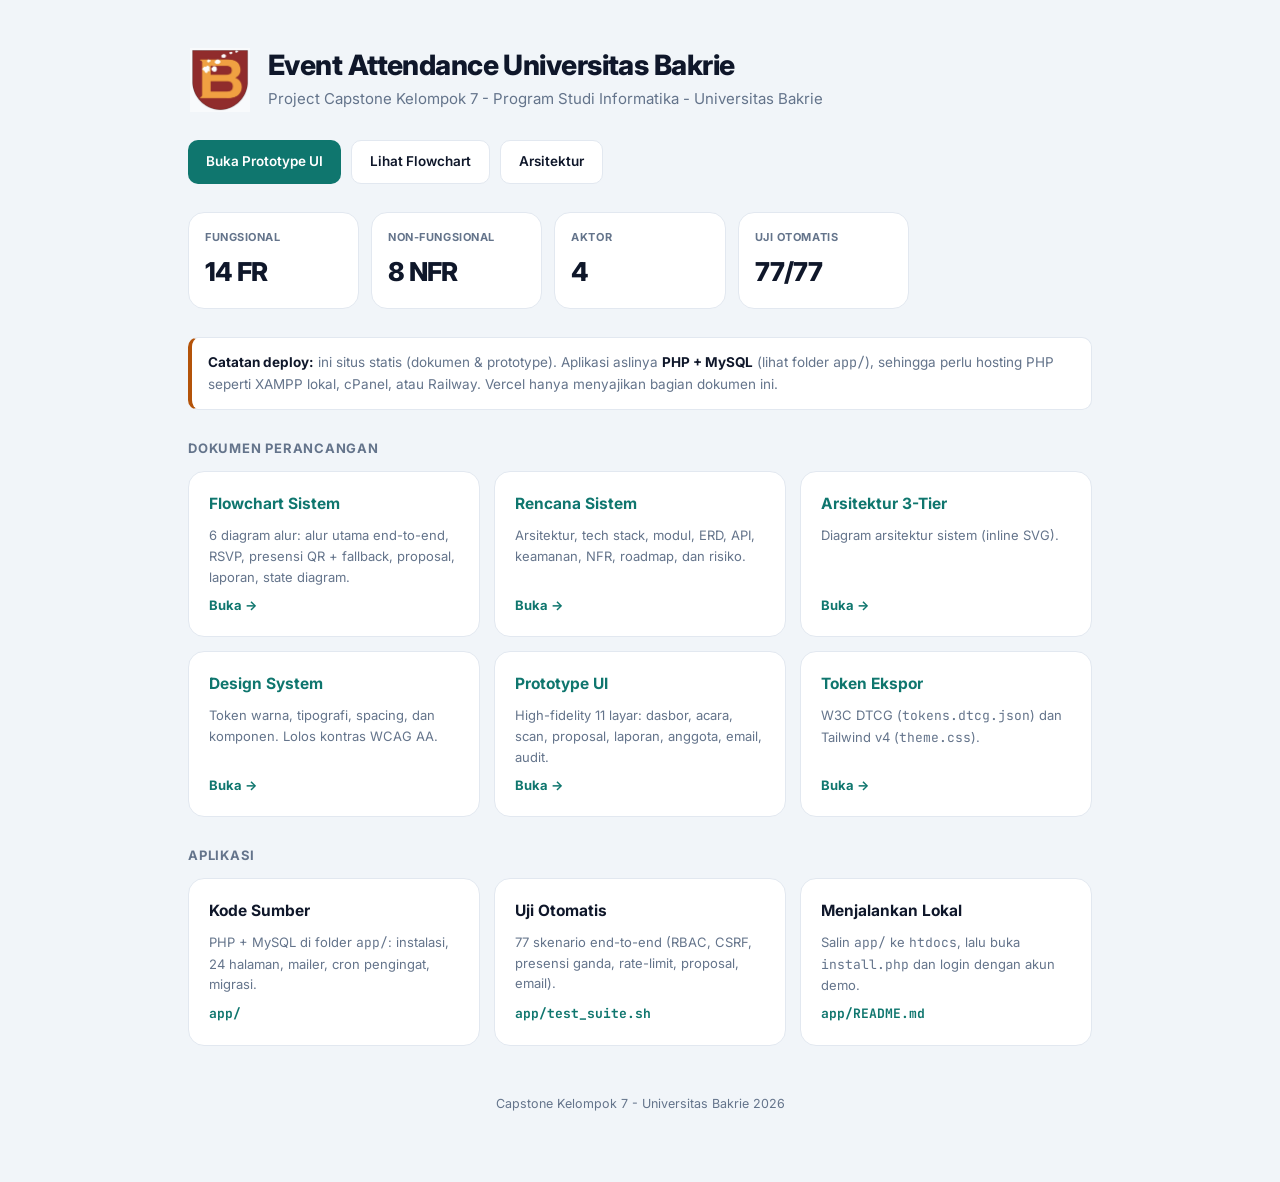
==== index.html @ dbfbf381 "Capstone Kelompok 7: dokumen perancangan + prototype UI + sumber aplikasi" ====
<!DOCTYPE html>
<html lang="id">
<head>
<meta charset="UTF-8">
<meta name="viewport" content="width=device-width, initial-scale=1, viewport-fit=cover">
<meta name="theme-color" content="#0F766E">
<title>Capstone Kelompok 7 - Event Attendance Universitas Bakrie</title>
<link rel="preconnect" href="https://fonts.googleapis.com">
<link href="https://fonts.googleapis.com/css2?family=Inter:wght@400;500;600;700;800&family=JetBrains+Mono:wght@500;600&display=swap" rel="stylesheet">
<style>
:root{
  --primary:#0F172A;--secondary:#64748B;--tertiary:#0F766E;
  --surface:#FFFFFF;--border:#E2E8F0;--tint:#F1F5F9;
  --success:#047857;--warning:#B45309;--info:#0369A1;
  --r-md:10px;--r-lg:16px;--r-pill:999px;
}
*{margin:0;padding:0;box-sizing:border-box}
body{font-family:Inter,system-ui,sans-serif;background:var(--tint);color:var(--primary);font-size:15px;line-height:1.6;-webkit-font-smoothing:antialiased}
.mono{font-family:'JetBrains Mono',monospace}
a{color:var(--tertiary);text-decoration:none}
img{max-width:100%;height:auto}
.wrap{max-width:1000px;margin:0 auto;padding:clamp(20px,4vw,48px)}

header{display:flex;align-items:center;gap:16px;margin-bottom:28px;flex-wrap:wrap}
.logo{width:64px;height:64px;object-fit:contain;flex:0 0 auto}
header h1{font-size:clamp(20px,3.2vw,28px);font-weight:800;letter-spacing:-.02em;line-height:1.2}
header p{color:var(--secondary);font-size:clamp(13px,1.6vw,15px);margin-top:4px}

.grid{display:grid;grid-template-columns:repeat(auto-fill,minmax(260px,1fr));gap:14px;margin-bottom:28px}
.card{background:var(--surface);border:1px solid var(--border);border-radius:var(--r-lg);padding:20px;display:flex;flex-direction:column;gap:8px;transition:.15s}
.card:hover{border-color:var(--tertiary);transform:translateY(-2px)}
.card h3{font-size:15.5px;font-weight:700}
.card p{color:var(--secondary);font-size:13px;flex:1}
.card .go{font-size:13px;font-weight:700;color:var(--tertiary)}

.section-title{font-size:13px;font-weight:700;letter-spacing:.06em;text-transform:uppercase;color:var(--secondary);margin:28px 0 12px}
.facts{display:grid;grid-template-columns:repeat(auto-fill,minmax(160px,1fr));gap:12px;margin-bottom:28px}
.fact{background:var(--surface);border:1px solid var(--border);border-radius:var(--r-lg);padding:16px}
.fact .lab{font-size:11px;font-weight:700;letter-spacing:.05em;text-transform:uppercase;color:var(--secondary)}
.fact .val{font-size:clamp(20px,2.6vw,26px);font-weight:800;letter-spacing:-.03em;margin-top:4px}

.note{background:var(--surface);border:1px solid var(--border);border-left:4px solid var(--warning);border-radius:var(--r-md);padding:14px 16px;font-size:13.5px;color:var(--secondary);margin-bottom:28px}
.note b{color:var(--primary)}
.btn{display:inline-flex;align-items:center;justify-content:center;gap:8px;font-size:13.5px;font-weight:600;padding:0 18px;min-height:44px;border-radius:var(--r-md);background:var(--tertiary);color:#fff}
.btn:hover{background:var(--primary)}
.btn-ghost{background:var(--surface);color:var(--primary);border:1px solid var(--border)}
.btn-ghost:hover{background:var(--tint)}
.actions{display:flex;gap:10px;flex-wrap:wrap;margin-bottom:28px}
footer{text-align:center;color:var(--secondary);font-size:12.5px;padding:20px 0}
</style>
</head>
<body>
<div class="wrap">

  <header>
    <img class="logo" src="LOGO_UB.png" alt="Logo Universitas Bakrie">
    <div>
      <h1>Event Attendance Universitas Bakrie</h1>
      <p>Project Capstone Kelompok 7 - Program Studi Informatika - Universitas Bakrie</p>
    </div>
  </header>

  <div class="actions">
    <a class="btn" href="docs/04_prototype_ui.html">Buka Prototype UI</a>
    <a class="btn btn-ghost" href="docs/01_flowchart.html">Lihat Flowchart</a>
    <a class="btn btn-ghost" href="docs/03_arsitektur.html">Arsitektur</a>
  </div>

  <div class="facts">
    <div class="fact"><div class="lab">Fungsional</div><div class="val">14 FR</div></div>
    <div class="fact"><div class="lab">Non-Fungsional</div><div class="val">8 NFR</div></div>
    <div class="fact"><div class="lab">Aktor</div><div class="val">4</div></div>
    <div class="fact"><div class="lab">Uji Otomatis</div><div class="val">77/77</div></div>
  </div>

  <div class="note">
    <b>Catatan deploy:</b> ini situs statis (dokumen &amp; prototype). Aplikasi aslinya
    <b>PHP + MySQL</b> (lihat folder <span class="mono">app/</span>), sehingga perlu hosting PHP
    seperti XAMPP lokal, cPanel, atau Railway. Vercel hanya menyajikan bagian dokumen ini.
  </div>

  <div class="section-title">Dokumen Perancangan</div>
  <div class="grid">
    <a class="card" href="docs/01_flowchart.html">
      <h3>Flowchart Sistem</h3>
      <p>6 diagram alur: alur utama end-to-end, RSVP, presensi QR + fallback, proposal, laporan, state diagram.</p>
      <span class="go">Buka -&gt;</span>
    </a>
    <a class="card" href="docs/02_rencana_sistem.md">
      <h3>Rencana Sistem</h3>
      <p>Arsitektur, tech stack, modul, ERD, API, keamanan, NFR, roadmap, dan risiko.</p>
      <span class="go">Buka -&gt;</span>
    </a>
    <a class="card" href="docs/03_arsitektur.html">
      <h3>Arsitektur 3-Tier</h3>
      <p>Diagram arsitektur sistem (inline SVG).</p>
      <span class="go">Buka -&gt;</span>
    </a>
    <a class="card" href="docs/DESIGN.md">
      <h3>Design System</h3>
      <p>Token warna, tipografi, spacing, dan komponen. Lolos kontras WCAG AA.</p>
      <span class="go">Buka -&gt;</span>
    </a>
    <a class="card" href="docs/04_prototype_ui.html">
      <h3>Prototype UI</h3>
      <p>High-fidelity 11 layar: dasbor, acara, scan, proposal, laporan, anggota, email, audit.</p>
      <span class="go">Buka -&gt;</span>
    </a>
    <a class="card" href="docs/theme.css">
      <h3>Token Ekspor</h3>
      <p>W3C DTCG (<span class="mono">tokens.dtcg.json</span>) dan Tailwind v4 (<span class="mono">theme.css</span>).</p>
      <span class="go">Buka -&gt;</span>
    </a>
  </div>

  <div class="section-title">Aplikasi</div>
  <div class="grid">
    <div class="card">
      <h3>Kode Sumber</h3>
      <p>PHP + MySQL di folder <span class="mono">app/</span>: instalasi, 24 halaman, mailer, cron pengingat, migrasi.</p>
      <span class="go mono">app/</span>
    </div>
    <div class="card">
      <h3>Uji Otomatis</h3>
      <p>77 skenario end-to-end (RBAC, CSRF, presensi ganda, rate-limit, proposal, email).</p>
      <span class="go mono">app/test_suite.sh</span>
    </div>
    <div class="card">
      <h3>Menjalankan Lokal</h3>
      <p>Salin <span class="mono">app/</span> ke <span class="mono">htdocs</span>, lalu buka <span class="mono">install.php</span> dan login dengan akun demo.</p>
      <span class="go mono">app/README.md</span>
    </div>
  </div>

  <footer>Capstone Kelompok 7 - Universitas Bakrie 2026</footer>
</div>
</body>
</html>
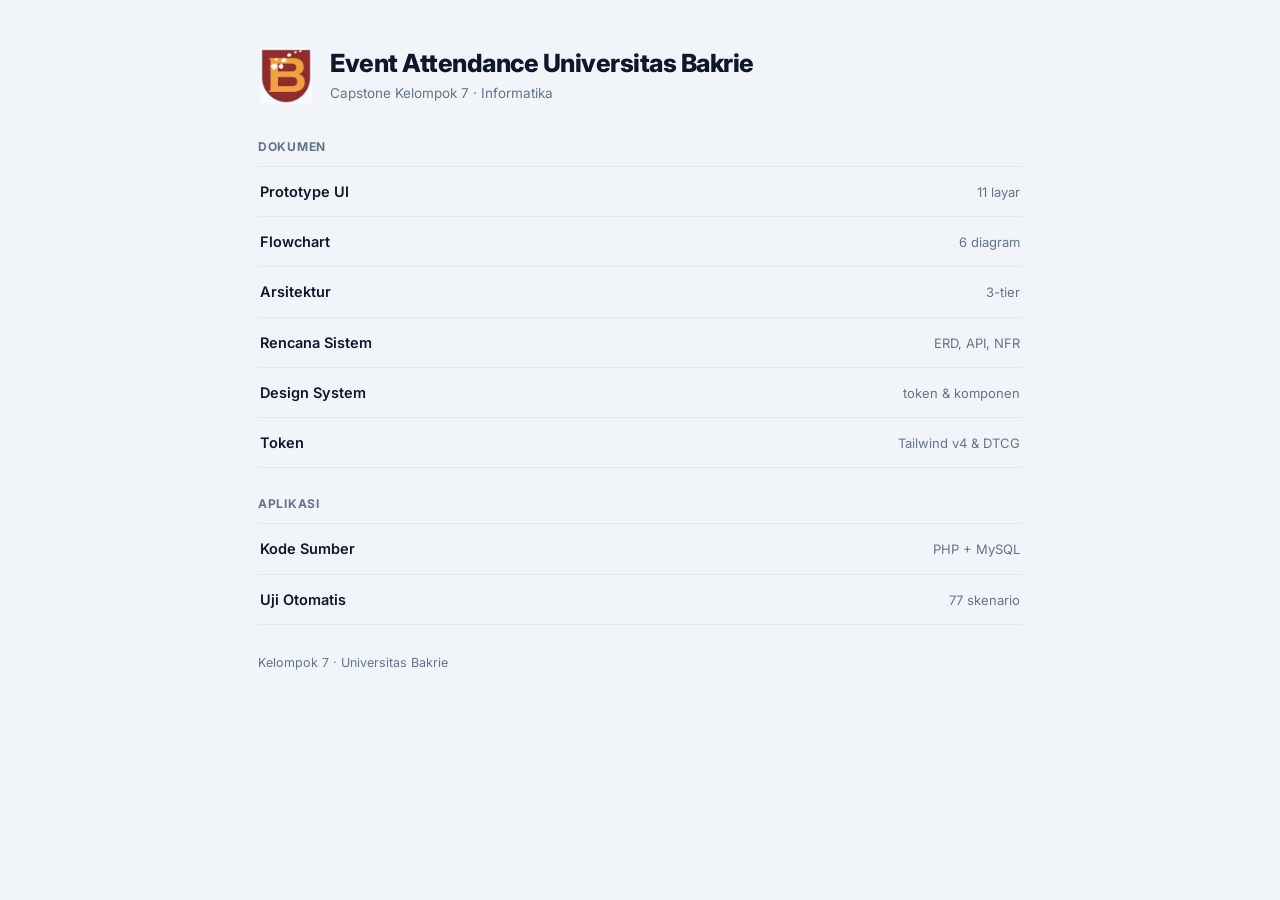
==== commit fa08a1ff: "Rampingkan halaman & dokumen" ====
--- a/index.html
+++ b/index.html
@@ -2,137 +2,64 @@
 <html lang="id">
 <head>
 <meta charset="UTF-8">
-<meta name="viewport" content="width=device-width, initial-scale=1, viewport-fit=cover">
+<meta name="viewport" content="width=device-width, initial-scale=1">
 <meta name="theme-color" content="#0F766E">
-<title>Capstone Kelompok 7 - Event Attendance Universitas Bakrie</title>
+<title>Event Attendance Universitas Bakrie</title>
 <link rel="preconnect" href="https://fonts.googleapis.com">
-<link href="https://fonts.googleapis.com/css2?family=Inter:wght@400;500;600;700;800&family=JetBrains+Mono:wght@500;600&display=swap" rel="stylesheet">
+<link href="https://fonts.googleapis.com/css2?family=Inter:wght@400;600;700;800&family=JetBrains+Mono:wght@500;600&display=swap" rel="stylesheet">
 <style>
-:root{
-  --primary:#0F172A;--secondary:#64748B;--tertiary:#0F766E;
-  --surface:#FFFFFF;--border:#E2E8F0;--tint:#F1F5F9;
-  --success:#047857;--warning:#B45309;--info:#0369A1;
-  --r-md:10px;--r-lg:16px;--r-pill:999px;
-}
+:root{--primary:#0F172A;--secondary:#64748B;--tertiary:#0F766E;--surface:#fff;--border:#E2E8F0;--tint:#F1F5F9}
 *{margin:0;padding:0;box-sizing:border-box}
 body{font-family:Inter,system-ui,sans-serif;background:var(--tint);color:var(--primary);font-size:15px;line-height:1.6;-webkit-font-smoothing:antialiased}
 .mono{font-family:'JetBrains Mono',monospace}
 a{color:var(--tertiary);text-decoration:none}
 img{max-width:100%;height:auto}
-.wrap{max-width:1000px;margin:0 auto;padding:clamp(20px,4vw,48px)}
+.wrap{max-width:860px;margin:0 auto;padding:clamp(20px,4vw,48px)}
 
-header{display:flex;align-items:center;gap:16px;margin-bottom:28px;flex-wrap:wrap}
-.logo{width:64px;height:64px;object-fit:contain;flex:0 0 auto}
-header h1{font-size:clamp(20px,3.2vw,28px);font-weight:800;letter-spacing:-.02em;line-height:1.2}
-header p{color:var(--secondary);font-size:clamp(13px,1.6vw,15px);margin-top:4px}
+header{display:flex;align-items:center;gap:16px;margin-bottom:32px;flex-wrap:wrap}
+.logo{width:56px;height:56px;object-fit:contain;flex:0 0 auto}
+header h1{font-size:clamp(19px,3vw,25px);font-weight:800;letter-spacing:-.02em;line-height:1.25}
+header p{color:var(--secondary);font-size:13.5px;margin-top:4px}
 
-.grid{display:grid;grid-template-columns:repeat(auto-fill,minmax(260px,1fr));gap:14px;margin-bottom:28px}
-.card{background:var(--surface);border:1px solid var(--border);border-radius:var(--r-lg);padding:20px;display:flex;flex-direction:column;gap:8px;transition:.15s}
-.card:hover{border-color:var(--tertiary);transform:translateY(-2px)}
-.card h3{font-size:15.5px;font-weight:700}
-.card p{color:var(--secondary);font-size:13px;flex:1}
-.card .go{font-size:13px;font-weight:700;color:var(--tertiary)}
-
-.section-title{font-size:13px;font-weight:700;letter-spacing:.06em;text-transform:uppercase;color:var(--secondary);margin:28px 0 12px}
-.facts{display:grid;grid-template-columns:repeat(auto-fill,minmax(160px,1fr));gap:12px;margin-bottom:28px}
-.fact{background:var(--surface);border:1px solid var(--border);border-radius:var(--r-lg);padding:16px}
-.fact .lab{font-size:11px;font-weight:700;letter-spacing:.05em;text-transform:uppercase;color:var(--secondary)}
-.fact .val{font-size:clamp(20px,2.6vw,26px);font-weight:800;letter-spacing:-.03em;margin-top:4px}
-
-.note{background:var(--surface);border:1px solid var(--border);border-left:4px solid var(--warning);border-radius:var(--r-md);padding:14px 16px;font-size:13.5px;color:var(--secondary);margin-bottom:28px}
-.note b{color:var(--primary)}
-.btn{display:inline-flex;align-items:center;justify-content:center;gap:8px;font-size:13.5px;font-weight:600;padding:0 18px;min-height:44px;border-radius:var(--r-md);background:var(--tertiary);color:#fff}
-.btn:hover{background:var(--primary)}
-.btn-ghost{background:var(--surface);color:var(--primary);border:1px solid var(--border)}
-.btn-ghost:hover{background:var(--tint)}
-.actions{display:flex;gap:10px;flex-wrap:wrap;margin-bottom:28px}
-footer{text-align:center;color:var(--secondary);font-size:12.5px;padding:20px 0}
+h2{font-size:12px;font-weight:700;letter-spacing:.06em;text-transform:uppercase;color:var(--secondary);margin:26px 0 10px}
+ul{list-style:none;border-top:1px solid var(--border)}
+li{border-bottom:1px solid var(--border)}
+li a{display:flex;justify-content:space-between;align-items:baseline;gap:16px;padding:13px 2px;color:var(--primary)}
+li a:hover .t{color:var(--tertiary)}
+li .t{font-weight:600;font-size:14.5px}
+li .d{color:var(--secondary);font-size:13px;text-align:right}
+@media(max-width:560px){li a{flex-direction:column;gap:2px}li .d{text-align:left}}
+footer{color:var(--secondary);font-size:12.5px;padding:28px 0 8px}
 </style>
 </head>
 <body>
 <div class="wrap">
 
   <header>
-    <img class="logo" src="LOGO_UB.png" alt="Logo Universitas Bakrie">
+    <img class="logo" src="LOGO_UB.png" alt="Universitas Bakrie">
     <div>
       <h1>Event Attendance Universitas Bakrie</h1>
-      <p>Project Capstone Kelompok 7 - Program Studi Informatika - Universitas Bakrie</p>
+      <p>Capstone Kelompok 7 &middot; Informatika</p>
     </div>
   </header>
 
-  <div class="actions">
-    <a class="btn" href="docs/04_prototype_ui.html">Buka Prototype UI</a>
-    <a class="btn btn-ghost" href="docs/01_flowchart.html">Lihat Flowchart</a>
-    <a class="btn btn-ghost" href="docs/03_arsitektur.html">Arsitektur</a>
-  </div>
+  <h2>Dokumen</h2>
+  <ul>
+    <li><a href="docs/04_prototype_ui.html"><span class="t">Prototype UI</span><span class="d">11 layar</span></a></li>
+    <li><a href="docs/01_flowchart.html"><span class="t">Flowchart</span><span class="d">6 diagram</span></a></li>
+    <li><a href="docs/03_arsitektur.html"><span class="t">Arsitektur</span><span class="d">3-tier</span></a></li>
+    <li><a href="docs/02_rencana_sistem.md"><span class="t">Rencana Sistem</span><span class="d">ERD, API, NFR</span></a></li>
+    <li><a href="docs/DESIGN.md"><span class="t">Design System</span><span class="d">token &amp; komponen</span></a></li>
+    <li><a href="docs/theme.css"><span class="t">Token</span><span class="d">Tailwind v4 &amp; DTCG</span></a></li>
+  </ul>
 
-  <div class="facts">
-    <div class="fact"><div class="lab">Fungsional</div><div class="val">14 FR</div></div>
-    <div class="fact"><div class="lab">Non-Fungsional</div><div class="val">8 NFR</div></div>
-    <div class="fact"><div class="lab">Aktor</div><div class="val">4</div></div>
-    <div class="fact"><div class="lab">Uji Otomatis</div><div class="val">77/77</div></div>
-  </div>
+  <h2>Aplikasi</h2>
+  <ul>
+    <li><a href="app/"><span class="t">Kode Sumber</span><span class="d">PHP + MySQL</span></a></li>
+    <li><a href="app/test_suite.sh"><span class="t">Uji Otomatis</span><span class="d">77 skenario</span></a></li>
+  </ul>
 
-  <div class="note">
-    <b>Catatan deploy:</b> ini situs statis (dokumen &amp; prototype). Aplikasi aslinya
-    <b>PHP + MySQL</b> (lihat folder <span class="mono">app/</span>), sehingga perlu hosting PHP
-    seperti XAMPP lokal, cPanel, atau Railway. Vercel hanya menyajikan bagian dokumen ini.
-  </div>
-
-  <div class="section-title">Dokumen Perancangan</div>
-  <div class="grid">
-    <a class="card" href="docs/01_flowchart.html">
-      <h3>Flowchart Sistem</h3>
-      <p>6 diagram alur: alur utama end-to-end, RSVP, presensi QR + fallback, proposal, laporan, state diagram.</p>
-      <span class="go">Buka -&gt;</span>
-    </a>
-    <a class="card" href="docs/02_rencana_sistem.md">
-      <h3>Rencana Sistem</h3>
-      <p>Arsitektur, tech stack, modul, ERD, API, keamanan, NFR, roadmap, dan risiko.</p>
-      <span class="go">Buka -&gt;</span>
-    </a>
-    <a class="card" href="docs/03_arsitektur.html">
-      <h3>Arsitektur 3-Tier</h3>
-      <p>Diagram arsitektur sistem (inline SVG).</p>
-      <span class="go">Buka -&gt;</span>
-    </a>
-    <a class="card" href="docs/DESIGN.md">
-      <h3>Design System</h3>
-      <p>Token warna, tipografi, spacing, dan komponen. Lolos kontras WCAG AA.</p>
-      <span class="go">Buka -&gt;</span>
-    </a>
-    <a class="card" href="docs/04_prototype_ui.html">
-      <h3>Prototype UI</h3>
-      <p>High-fidelity 11 layar: dasbor, acara, scan, proposal, laporan, anggota, email, audit.</p>
-      <span class="go">Buka -&gt;</span>
-    </a>
-    <a class="card" href="docs/theme.css">
-      <h3>Token Ekspor</h3>
-      <p>W3C DTCG (<span class="mono">tokens.dtcg.json</span>) dan Tailwind v4 (<span class="mono">theme.css</span>).</p>
-      <span class="go">Buka -&gt;</span>
-    </a>
-  </div>
-
-  <div class="section-title">Aplikasi</div>
-  <div class="grid">
-    <div class="card">
-      <h3>Kode Sumber</h3>
-      <p>PHP + MySQL di folder <span class="mono">app/</span>: instalasi, 24 halaman, mailer, cron pengingat, migrasi.</p>
-      <span class="go mono">app/</span>
-    </div>
-    <div class="card">
-      <h3>Uji Otomatis</h3>
-      <p>77 skenario end-to-end (RBAC, CSRF, presensi ganda, rate-limit, proposal, email).</p>
-      <span class="go mono">app/test_suite.sh</span>
-    </div>
-    <div class="card">
-      <h3>Menjalankan Lokal</h3>
-      <p>Salin <span class="mono">app/</span> ke <span class="mono">htdocs</span>, lalu buka <span class="mono">install.php</span> dan login dengan akun demo.</p>
-      <span class="go mono">app/README.md</span>
-    </div>
-  </div>
-
-  <footer>Capstone Kelompok 7 - Universitas Bakrie 2026</footer>
+  <footer>Kelompok 7 &middot; Universitas Bakrie</footer>
 </div>
 </body>
 </html>
